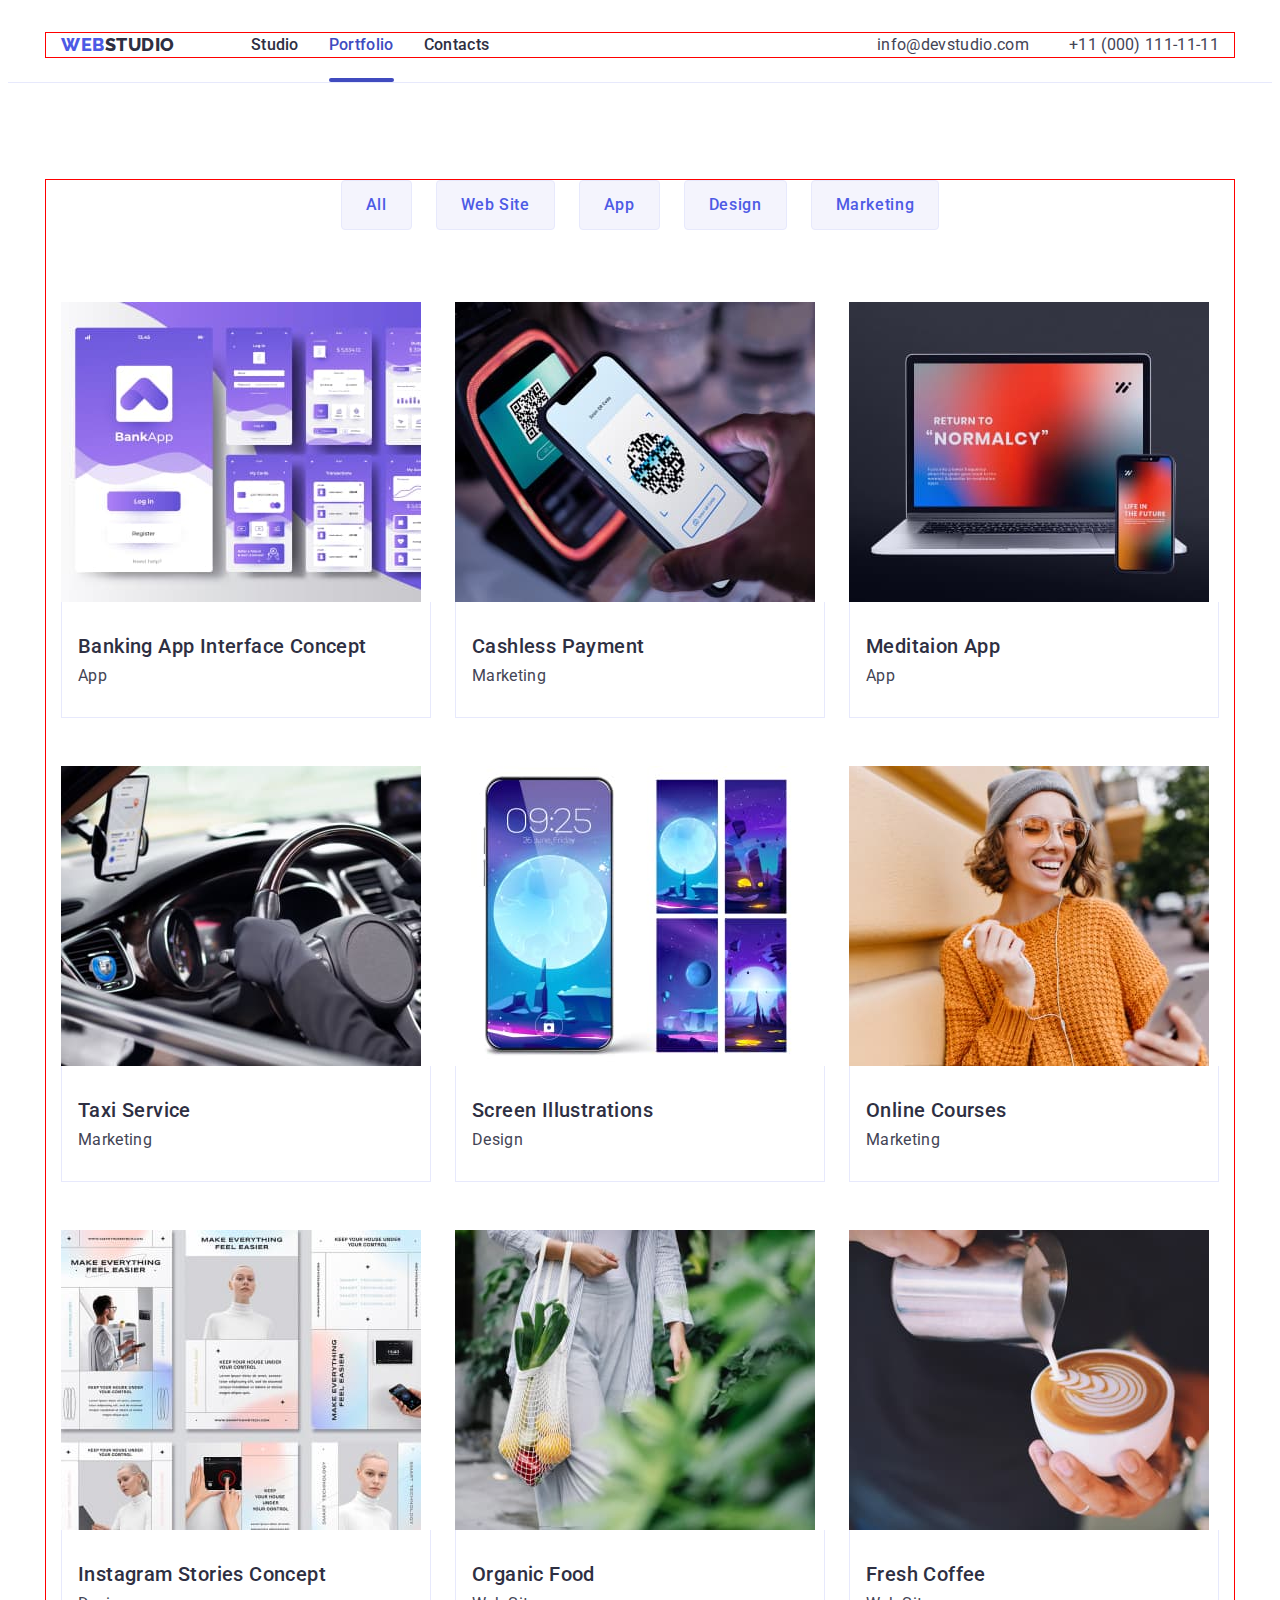
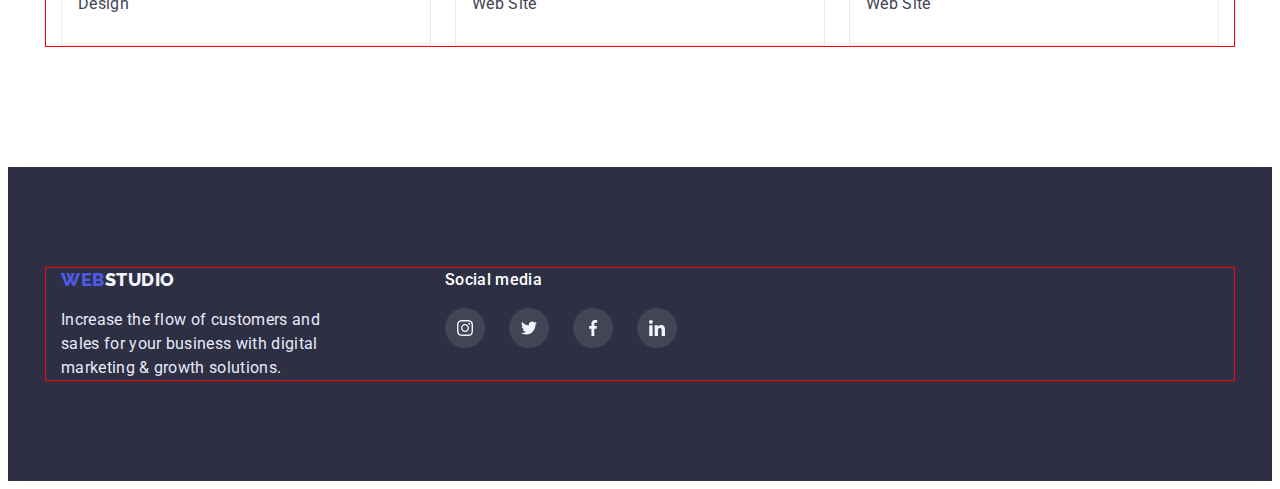
==== portfolio.html @ 47763592 "start-06" ====
<!DOCTYPE html>
<html lang="en">
  <head>
    <meta charset="UTF-8" />
    <meta http-equiv="X-UA-Compatible" content="IE=edge" />
    <meta name="viewport" content="width=device-width, initial-scale=1.0" />
    <title>Portfolio</title>
    <link rel="preconnect" href="https://fonts.googleapis.com" />
    <link rel="preconnect" href="https://fonts.gstatic.com" crossorigin />
    <link
      href="https://fonts.googleapis.com/css2?family=Raleway:wght@800&family=Roboto:wght@400;500;700;900&display=swap"
      rel="stylesheet"
    />
    <link
      rel="stylesheet"
      href="https://cdnjs.cloudflare.com/ajax/libs/modern-normalize/1.1.0/modern-normalize.min.css"
      integrity="sha512-wpPYUAdjBVSE4KJnH1VR1HeZfpl1ub8YT/NKx4PuQ5NmX2tKuGu6U/JRp5y+Y8XG2tV+wKQpNHVUX03MfMFn9Q=="
      crossorigin="anonymous"
      referrerpolicy="no-referrer"
    />
    <link rel="stylesheet" href="./css/styles.css" />
  </head>
  <body>
    <!--HEADER-->
    <header class="page-header">
      <div class="container header-container">
        <nav class="main-navigation">
          <a class="cite-logo link" href=""
            ><span class="logo-color">WEB</span>STUDIO</a
          >
          <ul class="menu list">
            <li class="menu-item">
              <a class="menu-link link" href="./index.html">Studio</a>
            </li>
            <li class="menu-item">
              <a class="menu-link link active" href="./portfolio.html"
                >Portfolio</a
              >
            </li>
            <li class="menu-item">
              <a class="menu-link link" href="">Contacts</a>
            </li>
          </ul>
        </nav>
        <address class="address">
          <ul class="address-menu list">
            <li>
              <a class="address-link link" href="mailto:info@devstudio.com"
                >info@devstudio.com</a
              >
            </li>
            <li>
              <a class="address-link link" href="tel:+110001111111"
                >+11 (000) 111-11-11</a
              >
            </li>
          </ul>
        </address>
      </div>
    </header>
    <main>
      <section class="portfolio">
        <div class="container portfolio-container">
          <ul class="portfolio-btn list">
            <li class="button-link">
              <button class="portfolio-button" type="button">All</button>
            </li>
            <li class="button-link">
              <button class="portfolio-button" type="button">Web Site</button>
            </li>
            <li class="button-link">
              <button class="portfolio-button" type="button">App</button>
            </li>
            <li class="button-link">
              <button class="portfolio-button" type="button">Design</button>
            </li>
            <li class="button-link">
              <button class="portfolio-button" type="button">Marketing</button>
            </li>
          </ul>
          <h3 class="visually-hidden">Our work and opportunities</h3>
          <ul class="portfolio-list list">
            <li class="portfolio-item">
              <div class="portfolio-top-wrap">
                <img
                  src="./images/portfolio-images-row1/banking-app.jpg"
                  alt="banking-app"
                  width="360"
                  height="300"
                />
                <p class="portfolio-top-text">
                  14 Stylish and User-Friendly App Design Concepts · Task
                  Manager App · Calorie Tracker App · Exotic Fruit Ecommerce App
                  · Cloud Storage App
                </p>
              </div>
              <div class="portfolio-content">
                <h3 class="portfolio-title">Banking App Interface Concept</h3>
                <p class="portfolio-description">App</p>
              </div>
            </li>
            <li class="portfolio-item">
              <div class="portfolio-top-wrap">
                <img
                  src="./images/portfolio-images-row1/cashless-payment.jpg"
                  alt="cashless-payment"
                  width="360"
                  height="300"
                />
                <p class="portfolio-top-text">
                  14 Stylish and User-Friendly App Design Concepts · Task
                  Manager App · Calorie Tracker App · Exotic Fruit Ecommerce App
                  · Cloud Storage App
                </p>
              </div>
              <div class="portfolio-content">
                <h3 class="portfolio-title">Cashless Payment</h3>
                <p class="portfolio-description">Marketing</p>
              </div>
            </li>
            <li class="portfolio-item">
              <div class="portfolio-top-wrap">
                <img
                  src="./images/portfolio-images-row1/meditation-app.jpg  "
                  alt="meditation-app"
                  width="360"
                  height="300"
                />
                <p class="portfolio-top-text">
                  14 Stylish and User-Friendly App Design Concepts · Task
                  Manager App · Calorie Tracker App · Exotic Fruit Ecommerce App
                  · Cloud Storage App
                </p>
              </div>
              <div class="portfolio-content">
                <h3 class="portfolio-title">Meditaion App</h3>
                <p class="portfolio-description">App</p>
              </div>
            </li>
            <li class="portfolio-item">
              <div class="portfolio-top-wrap">
                <img
                  src="./images/portfolio-images-row2/taxi-service.jpg"
                  alt="taxi-service"
                  width="360"
                  height="300"
                />
                <p class="portfolio-top-text">
                  14 Stylish and User-Friendly App Design Concepts · Task
                  Manager App · Calorie Tracker App · Exotic Fruit Ecommerce App
                  · Cloud Storage App
                </p>
              </div>
              <div class="portfolio-content">
                <h3 class="portfolio-title">Taxi Service</h3>
                <p class="portfolio-description">Marketing</p>
              </div>
            </li>
            <li class="portfolio-item">
              <div class="portfolio-top-wrap">
                <img
                  src="./images/portfolio-images-row2/screen-illustrations.jpg"
                  alt="screen-illustrations"
                  width="360"
                  height="300"
                />
                <p class="portfolio-top-text">
                  14 Stylish and User-Friendly App Design Concepts · Task
                  Manager App · Calorie Tracker App · Exotic Fruit Ecommerce App
                  · Cloud Storage App
                </p>
              </div>
              <div class="portfolio-content">
                <h3 class="portfolio-title">Screen Illustrations</h3>
                <p class="portfolio-description">Design</p>
              </div>
            </li>
            <li class="portfolio-item">
              <div class="portfolio-top-wrap">
                <img
                  src="./images/portfolio-images-row2/online-courses.jpg"
                  alt="online-courses"
                  width="360"
                  height="300"
                />
                <p class="portfolio-top-text">
                  14 Stylish and User-Friendly App Design Concepts · Task
                  Manager App · Calorie Tracker App · Exotic Fruit Ecommerce App
                  · Cloud Storage App
                </p>
              </div>
              <div class="portfolio-content">
                <h3 class="portfolio-title">Online Courses</h3>
                <p class="portfolio-description">Marketing</p>
              </div>
            </li>
            <li class="portfolio-item">
              <div class="portfolio-top-wrap">
                <img
                  src="./images/portfolio-images-row3/instagram-stories-concept.jpg"
                  alt="instagram-stories-concept"
                  width="360"
                  height="300"
                />
                <p class="portfolio-top-text">
                  14 Stylish and User-Friendly App Design Concepts · Task
                  Manager App · Calorie Tracker App · Exotic Fruit Ecommerce App
                  · Cloud Storage App
                </p>
              </div>
              <div class="portfolio-content">
                <h3 class="portfolio-title">Instagram Stories Concept</h3>
                <p class="portfolio-description">Design</p>
              </div>
            </li>
            <li class="portfolio-item">
              <div class="portfolio-top-wrap">
                <img
                  src="./images/portfolio-images-row3/organic-food.jpg"
                  alt="organic-food"
                  width="360"
                  height="300"
                />
                <p class="portfolio-top-text">
                  14 Stylish and User-Friendly App Design Concepts · Task
                  Manager App · Calorie Tracker App · Exotic Fruit Ecommerce App
                  · Cloud Storage App
                </p>
              </div>
              <div class="portfolio-content">
                <h3 class="portfolio-title">Organic Food</h3>
                <p class="portfolio-description">Web Site</p>
              </div>
            </li>
            <li class="portfolio-item">
              <div class="portfolio-top-wrap">
                <img
                  src="./images/portfolio-images-row3/fresh-coffee.jpg"
                  alt="fresh-coffee"
                  width="360"
                  height="300"
                />
                <p class="portfolio-top-text">
                  14 Stylish and User-Friendly App Design Concepts · Task
                  Manager App · Calorie Tracker App · Exotic Fruit Ecommerce App
                  · Cloud Storage App
                </p>
              </div>
              <div class="portfolio-content">
                <h3 class="portfolio-title">Fresh Coffee</h3>
                <p class="portfolio-description">Web Site</p>
              </div>
            </li>
          </ul>
        </div>
      </section>
    </main>
    <!--FOOTER-->
    <footer class="footer">
      <div class="container footer-flex">
        <div class="footer-container">
          <a class="footer-logo link" href=""
            >WEB<span class="footer-logo-color">STUDIO</span></a
          >
          <p class="footer-description">
            Increase the flow of customers and sales for your business with
            digital marketing & growth solutions.
          </p>
        </div>
        <div class="cocial-container">
          <p class="social-media">Social media</p>
          <ul class="social-media-list list">
            <li class="social-media-item">
              <a href="" class="social-media-link link">
                <svg class="social-media-icon" width="16" height="16">
                  <use href="./images/icons.svg#icon-instagram"></use>
                </svg>
              </a>
            </li>
            <li class="social-media-item">
              <a href="" class="social-media-link link">
                <svg class="social-media-icon" width="16" height="16">
                  <use href="./images/icons.svg#icon-twitter"></use>
                </svg>
              </a>
            </li>
            <li class="social-media-item">
              <a href="" class="social-media-link link">
                <svg class="social-media-icon" width="16" height="16">
                  <use href="./images/icons.svg#icon-facebook"></use>
                </svg>
              </a>
            </li>
            <li class="social-media-item">
              <a href="" class="social-media-link link">
                <svg class="social-media-icon" width="16" height="16">
                  <use href="./images/icons.svg#icon-linkedin"></use>
                </svg>
              </a>
            </li>
          </ul>
        </div>
      </div>
    </footer>
  </body>
</html>
---- css/styles.css ----
body {
  font-family: var(--primary-font);
  background-color: #ffffff;
  font-size: 16px;
}

:root {
  --primary-font: "Roboto", sans-serif;
  --seconday-font: "Raleway", sans-serif;
  --primary-font-color: #434455;
  --secondary-font-color: #2e2f42;
  --tra: color 250ms cubic-bezier(0.4, 0, 0.2, 1);
  --trabg: background-color 250ms cubic-bezier(0.4, 0, 0.2, 1);
}

.container {
  width: 1158px;
  padding-left: 15px;
  padding-right: 15px;
  margin-left: auto;
  margin-right: auto;
  border: 1px solid red;
}

h1,
h2,
h3,
h4,
h5,
h6,
p {
  margin: 0;
}

img {
  display: block;
  max-width: 100%;
  height: auto;
}

ul {
  padding-left: 0;
  margin: 0;
}

.list {
  list-style: none;
}

.link {
  text-decoration: none;
}

.visually-hidden {
  position: absolute;
  white-space: nowrap;
  width: 1px;
  height: 1px;
  overflow: hidden;
  border: 0;
  padding: 0;
  clip: rect(0 0 0 0);
  clip-path: inset(50%);
  margin: -1px;
}

/* ======================= HEADER ====================== */
.cite-logo {
  font-family: var(--seconday-font);
  font-weight: 800;
  font-size: 18px;
  line-height: 1.33;
  display: flex;
  align-items: center;
  letter-spacing: 0.03em;
  color: #2e2f42;
  margin-right: 76px;
}

.menu {
  display: flex;
  gap: 30px;
}

.header-container {
  display: flex;
  align-items: center;
}

.main-navigation {
  display: flex;
  align-items: center;
  margin-right: auto;
}

.page-header {
  padding-top: 24px;
  padding-bottom: 24px;
  border-bottom: 1px solid #e7e9fc;
}

.logo-color {
  color: #4d5ae5;
}

.menu-link {
  font-weight: 500;
  color: #2e2f42;
  letter-spacing: 0.02em;
  padding-top: 24px;
  transition: var(--tra);
}

.active {
  position: relative;
  color: #404bbf;
}

.active::after {
  position: absolute;
  content: "";
  background: #404bbf;
  border-radius: 2px;
  height: 4px;
  width: 100%;
  bottom: -28px;
  left: 0;
}

.address-link {
  font-style: normal;
  color: var(--primary-font-color);
  letter-spacing: 0.02em;
  transition: var(--tra);
}

.menu-link:hover,
.menu-link:focus {
  color: #404bbf;
}

.address-link:hover,
.address-link:focus {
  color: #404bbf;
}

.address-menu {
  display: flex;
  gap: 40px;
}

/* ======================= HERO ====================== */

.hero {
  background: #2e2f42;
  padding-top: 191px;
  padding-bottom: 185px;
  max-width: 1440px;
  margin: 0 auto;
  background-image: url(../images/Dark-bg.png), url(../images/hero-img.jpg);
}

.hero-title {
  font-weight: 700;
  font-size: 56px;
  line-height: 1.07;
  color: #ffffff;
  letter-spacing: 0.02em;
  max-width: 496px;
  display: flex;
  margin: 0 auto;
  margin-bottom: 48px;
  text-align: center;
}

.modal-btn {
  font-weight: 500;
  font-size: inherit;
  line-height: 1.5;
  display: flex;
  align-items: center;
  letter-spacing: 0.04em;
  color: #ffffff;
  cursor: pointer;
  background-color: #4d5ae5;
  font-family: inherit;
  background: #4d5ae5;
  box-shadow: 0px 4px 4px rgba(0, 0, 0, 0.15);
  border-radius: 4px;
  width: 169px;
  height: 56px;
  border: none;
  justify-content: center;
  margin: 0 auto;
  transition: var(--trabg);
}

/* .btn {
  font-weight: 500;
  font-size: inherit;
  line-height: 1.5;
  display: flex;
  align-items: center;
  text-align: center;
  letter-spacing: 0.04em;
  color: #4d5ae5;
  cursor: pointer;
  border: 1px solid #e7e9fc;
  border-radius: 4px;
  font-family: inherit;
  background: #f4f4fd;
  padding: 12px 24px;
  transition: var(--trabg) color 250ms cubic-bezier(0.4, 0, 0.2, 1),
    box-shadow 250ms cubic-bezier(0.4, 0, 0.2, 1);
} */

.btn:hover,
btn:focus {
  background-color: #404bbf;
  color: #ffffff;
}

.modal-btn:hover,
.modal-btn:focus {
  background-color: #404bbf;
  color: #ffffff;
  box-shadow: 0px 4px 4px rgba(0, 0, 0, 0.15);
  border-radius: 4px;
}

/* ======================= BENEFITS ====================== */
.benefits-title {
  font-weight: 500;
  font-size: 20px;
  line-height: 1.2;
  letter-spacing: 0.02em;
  color: var(--secondary-font-color);
  margin: 8px 0px;
}

.benefits {
  padding-top: 120px;
}

.benefits-list {
  display: flex;
  gap: 24px;
}

.benefits-description {
  letter-spacing: 0.01em;
  color: var(--primary-font-color);
  line-height: 24px;
}

.benefits-logo-link {
  width: 264px;
  height: 112px;
  border-radius: 4px;
  background-color: #f4f4fd;
  display: flex;
  align-items: center;
  justify-content: center;
}

/*================== ABOUT ================== */

.about {
  padding-top: 120px;
  padding-bottom: 120px;
}

.about-title {
  font-weight: 700;
  font-size: 36px;
  line-height: 1.11;
  text-transform: capitalize;
  color: var(--secondary-font-color);
  letter-spacing: 0.02em;
  margin-bottom: 72px;
  text-align: center;
}

.about-list {
  display: flex;
  gap: 24px;
}

.about-img {
  width: calc((100% - 48px) / 3);
}

/*================== TEAM ================== */
.team {
  padding-top: 120px;
  padding-bottom: 120px;
  background: #f4f4fd;
}

.team-title {
  font-family: var(--primary-font);
  font-weight: 700;
  font-size: 36px;
  line-height: 1.11;
  text-align: center;
  letter-spacing: 0.02em;
  text-transform: capitalize;
  color: #2e2f42;
  margin-bottom: 72px;
}

.team-name {
  font-weight: 500;
  font-size: 20px;
  line-height: 1.2;
  color: var(--secondary-font-color);
  letter-spacing: 0.02em;
  margin-bottom: 8px;
  text-align: center;
}

.team-description {
  color: var(--primary-font-color);
  letter-spacing: 0.02em;
  text-align: center;
  padding: 8px;
}

.team-list {
  display: flex;
  gap: 24px;
}

.team-item {
  background: #ffffff;
  box-shadow: 0px 1px 6px rgba(46, 47, 66, 0.08),
    0px 1px 1px rgba(46, 47, 66, 0.16), 0px 2px 1px rgba(46, 47, 66, 0.08);
  border-radius: 0px 0px 4px 4px;
  flex-basis: calc((100% - 3 * 24px) / 4);
}

.team-content {
  padding-top: 32px;
  padding-bottom: 32px;
}

.team-soc-list {
  display: flex;
  justify-content: center;
  gap: 24px;
}

.team-soc-item {
  width: 40px;
  height: 40px;
}

.team-soc-link {
  width: 100%;
  height: 100%;
  background-color: #4d5ae5;
  border-radius: 50%;
  margin-bottom: 32px;
  display: flex;
  align-items: center;
  justify-content: center;
  transition: var(--trabg);
}

.team-soc-link:is(:hover, :focus) {
  background: #404bbf;
}

.team-soc-icon {
  fill: #f4f4fd;
}

/* =============== COSTUMERS =============== */

.customers {
  padding-top: 130px;
  padding-bottom: 120px;
}

.customers-title {
  font-family: var(--primary-font);
  font-weight: 700;
  font-size: 36px;
  line-height: 1.11;
  text-align: center;
  letter-spacing: 0.02em;
  text-transform: capitalize;
  color: #2e2f42;
  margin-bottom: 72px;
}

.customers-list {
  display: flex;
  gap: 24px;
}

.customers-item {
  width: 168px;
  height: 88px;
}
.customers-link {
  width: 100%;
  height: 100%;
  border: 1px solid #8e8f99;
  border-radius: 4px;
  display: flex;
  align-items: center;
  justify-content: center;
  transition: border-color 250ms cubic-bezier(0.4, 0, 0.2, 1),
    fill 250ms cubic-bezier(0.4, 0, 0.2, 1);
}

.customers-icon {
  fill: #8e8f99;
  transition: fill 250ms cubic-bezier(0.4, 0, 0.2, 1);
}

.customers-link:is(:hover, :focus) {
  border-color: #404bbf;
  fill: #404bbf;
}

.customers-link:is(:hover, :focus) .customers-icon {
  fill: #404bbf;
}

/*================== FOOTER ================== */
.footer {
  background: #2e2f42;
  padding-top: 100px;
  padding-bottom: 100px;
  margin: 0 auto;
}

.footer-container {
  margin-right: 120px;
}

.footer-description {
  color: #e7e9fc;
  max-width: 264px;
  font-size: 16px;
  line-height: 1.5;
  letter-spacing: 0.02em;
  color: #e7e9fc;
}

.footer-logo {
  font-family: var(--seconday-font);
  font-weight: 800;
  font-size: 18px;
  line-height: 1.33;
  display: flex;
  align-items: center;
  letter-spacing: 0.03em;
  color: #4d5ae5;
  margin-bottom: 16px;
}

.footer-logo-color {
  color: #f4f4fd;
}

.social-media {
  color: #ffffff;
  font-family: var(--primary-font);
  font-weight: 500;
  line-height: 1.5;
  letter-spacing: 0.02em;
  margin-bottom: 16px;
}

.social-media-list {
  display: flex;
  justify-content: flex-start;
  gap: 24px;
}

.social-media-item {
  width: 40px;
  height: 40px;
}

.social-media-link:is(:hover, :focus) {
  background: #31d0aa;
}

.social-media-link {
  width: 100%;
  height: 100%;
  background: rgba(255, 255, 255, 0.1);
  border-radius: 50%;
  margin-bottom: 32px;
  display: flex;
  align-items: center;
  justify-content: center;
  transition: var(--trabg);
}

.social-media-icon {
  fill: #f4f4fd;
}

.footer-flex {
  display: flex;
}

/*================== PORTFOLIO ================== */

.portfolio-content {
  padding: 32px 16px;
  border-left: 1px solid #e7e9fc;
  border-right: 1px solid #e7e9fc;
  border-bottom: 1px solid #e7e9fc;
}

.portfolio-btn {
  margin-bottom: 72px;
  display: flex;
  justify-content: center;
  gap: 24px;
}

.portfolio-title {
  font-weight: 500;
  font-size: 20px;
  line-height: 1.2;
  letter-spacing: 0.02em;
  color: var(--secondary-font-color);
  margin-bottom: 8px;
}

.portfolio {
  padding-top: 96px;
  padding-bottom: 120px;
}

.portfolio-list {
  display: flex;
  flex-wrap: wrap;
  column-gap: 24px;
  row-gap: 48px;
}

.portfolio-item {
  width: calc((100% - 48px) / 3);
  transition: box-shadow 250ms cubic-bezier(0.4, 0, 0.2, 1);
}

.portfolio-item:is(:hover, :focus) {
  box-shadow: 0px 1px 6px rgba(46, 47, 66, 0.08),
    0px 1px 1px rgba(46, 47, 66, 0.16), 0px 2px 1px rgba(46, 47, 66, 0.08);
}

.portfolio-item:hover .portfolio-top-text {
  transform: translateY(0%);
}

.portfolio-description {
  letter-spacing: 0.02em;
  color: var(--primary-font-color);
}

.portfolio-button {
  font-weight: 500;
  font-size: inherit;
  line-height: 1.5;
  display: flex;
  align-items: center;
  text-align: center;
  letter-spacing: 0.04em;
  color: #4d5ae5;
  cursor: pointer;
  border: 1px solid #e7e9fc;
  border-radius: 4px;
  font-family: inherit;
  background: #f4f4fd;
  padding: 12px 24px;
  transition: var(--trabg), border-color 250ms cubic-bezier(0.4, 0, 0.2, 1),
    box-shadow 250ms cubic-bezier(0.4, 0, 0.2, 1),
    color 250ms cubic-bezier(0.4, 0, 0.2, 1);
}

.portfolio-button:is(:hover, :focus) {
  box-shadow: 0px 3px 1px rgba(0, 0, 0, 0.1), 0px 2px 1px rgba(0, 0, 0, 0.08),
    0px 2px 2px rgba(0, 0, 0, 0.12);
  background-color: #404bbf;
  color: #ffffff;
  border-color: #404bbf;
}

.portfolio-top-wrap {
  position: relative;
  overflow: hidden;
}

.portfolio-top-text {
  position: absolute;
  top: 0;
  width: 100%;
  height: 100%;
  font-family: var(--primary-font);
  background: #4d5ae5;
  font-size: 16px;
  line-height: 1.5;
  letter-spacing: 0.02em;
  color: #f4f4fd;
  padding-left: 32px;
  padding-right: 32px;
  padding-top: 40px;
  transform: translateY(100%);
  transition: transform 250ms cubic-bezier(0.4, 0, 0.2, 1);
}

/* ============== MODAL ============== */

.backdrop {
  position: fixed;
  width: 100%;
  height: 100%;
  background: rgba(46, 47, 66, 0.4);
  top: 0;
  transition: opacity 250ms cubic-bezier(0.4, 0, 0.2, 1),
    visibility 250ms cubic-bezier(0.4, 0, 0.2, 1);
}
.modal {
  position: absolute;
  width: 408px;
  min-height: 576px;
  background: #fcfcfc;
  box-shadow: 0px 1px 1px rgba(0, 0, 0, 0.14), 0px 1px 3px rgba(0, 0, 0, 0.12),
    0px 2px 1px rgba(0, 0, 0, 0.2);
  border-radius: 4px;
  top: 50%;
  left: 50%;
  transform: translate(-50%, -50%) rotate(0deg);
  padding: 15px;
  transition: transform 500ms cubic-bezier(0.4, 0, 0.2, 1);
}

.backdrop.is-hidden .modal {
  transform: translate(-180%, -260%) rotate(-180deg);
}

.modal-close-button {
  position: absolute;
  width: 24px;
  height: 24px;
  right: 20px;
  top: 20px;
  border-radius: 50%;
  background: #e7e9fc;
  border: 1px solid rgba(0, 0, 0, 0.1);
  cursor: pointer;
  transition: box-shadow 250ms cubic-bezier(0.4, 0, 0.2, 1),
    background-color 250ms cubic-bezier(0.4, 0, 0.2, 1);
}

.modal-icon-x {
  fill: #000000;
  background-color: #ffffff;
  display: block;
  margin: 0 auto;
  transition: background-color 250ms cubic-bezier(0.4, 0, 0.2, 1),
    fill 250ms cubic-bezier(0.4, 0, 0.2, 1);
}

.is-hidden {
  opacity: 0;
  visibility: hidden;
  pointer-events: none;
}

.modal-close-button:is(:hover, :focus) {
  box-shadow: 0px 3px 1px rgba(0, 0, 0, 0.1), 0px 2px 1px rgba(0, 0, 0, 0.08),
    0px 2px 2px rgba(0, 0, 0, 0.12);
  background-color: #404bbf;
}

.modal-close-button:is(:hover, :focus) .modal-icon-x {
  background-color: #404bbf;
  fill: #ffffff;
}
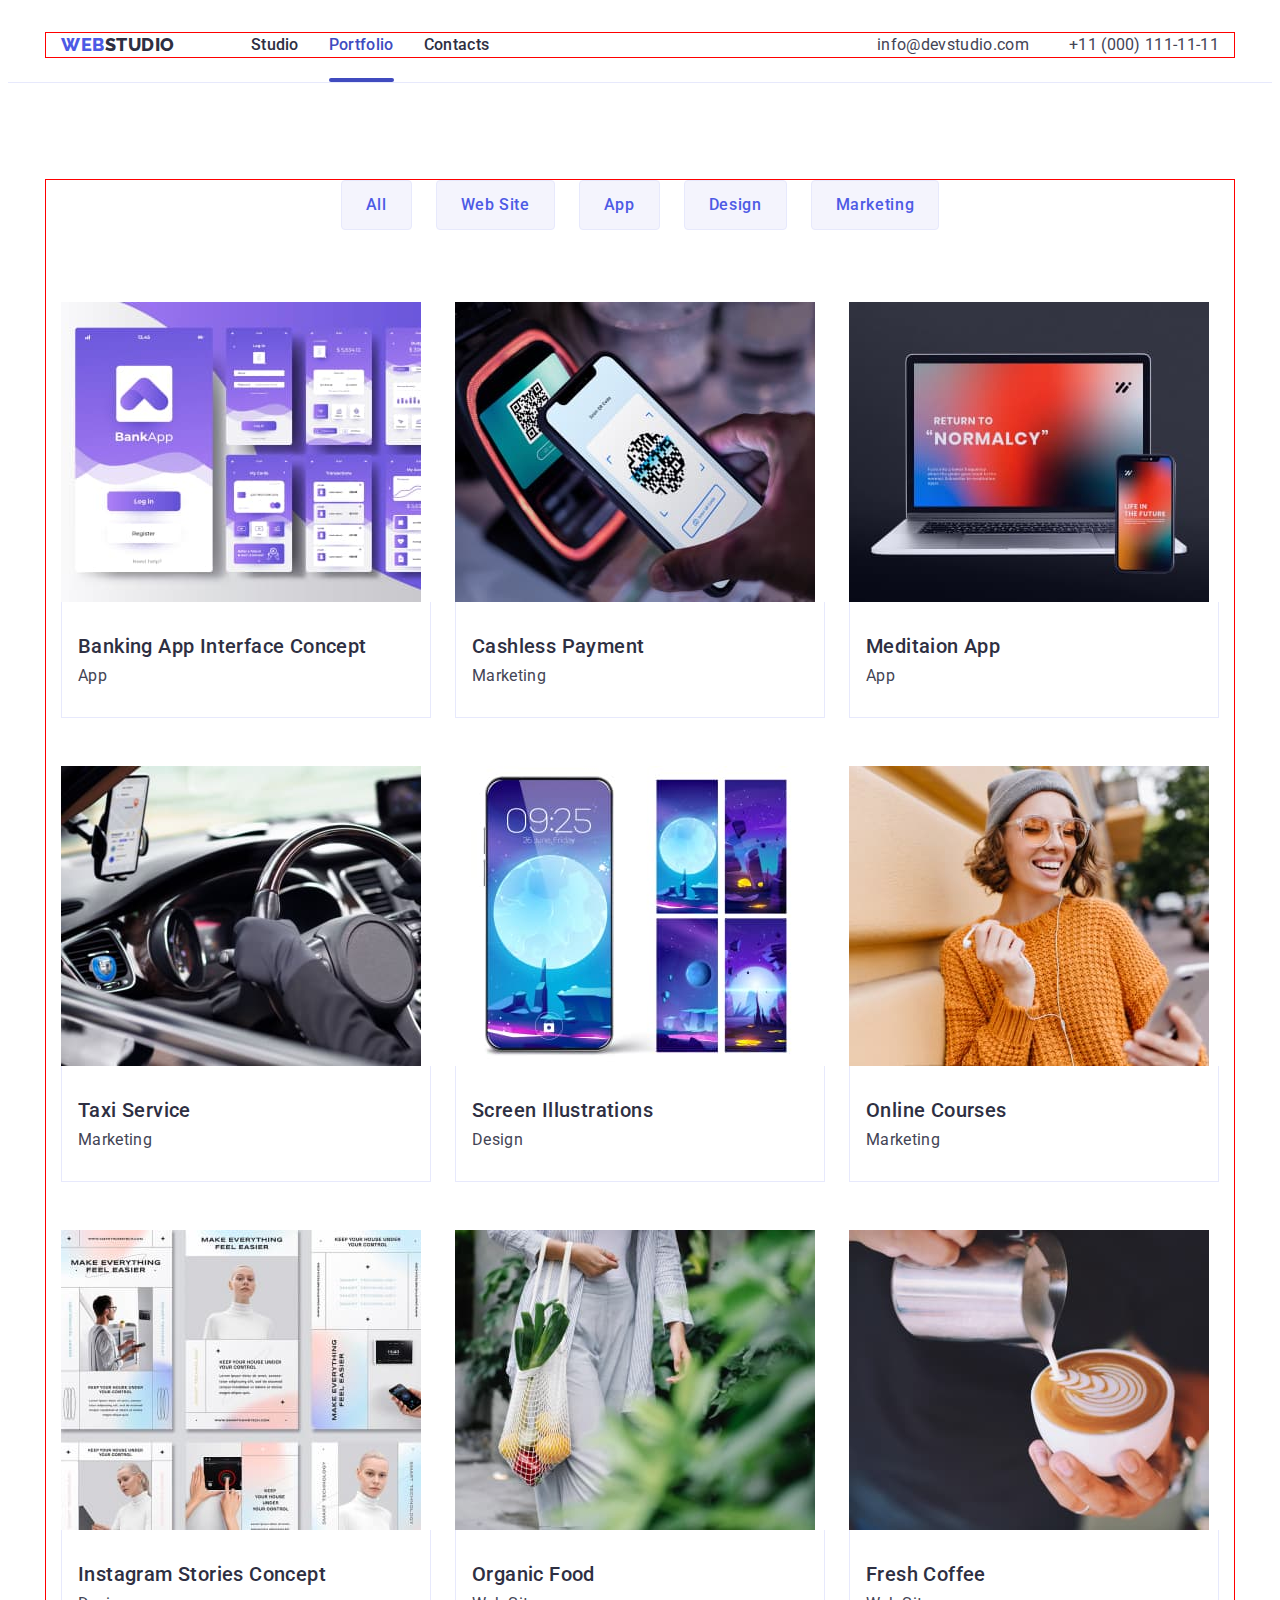
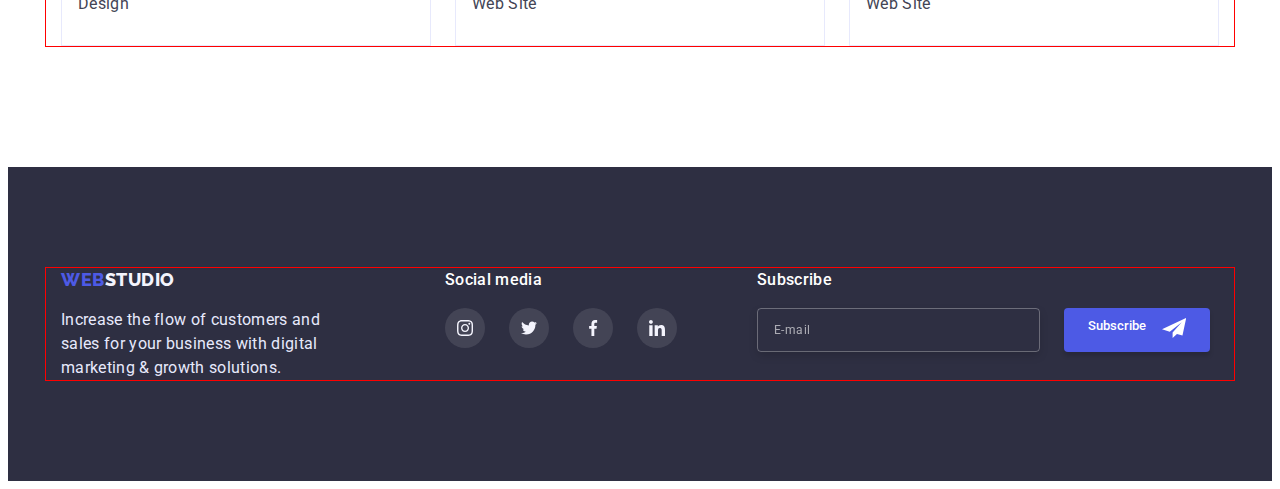
==== commit 267bbfb7: "do-not-work-focus" ====
--- a/portfolio.html
+++ b/portfolio.html
@@ -300,6 +300,25 @@
             </li>
           </ul>
         </div>
+        <div class="subscribe-container">
+          <p class="subscribe">Subscribe</p>
+          <form class="Subscribe">
+            <div class="email-input">
+              <input
+                class="subscribe-input"
+                type="email"
+                name="email"
+                placeholder="E-mail"
+              />
+              <button class="subscribe-btn" type="submit">
+                Subscribe
+                <svg class="icon-send" width="24" height="24">
+                  <use href="./images/icons.svg#icon-send"></use>
+                </svg>
+              </button>
+            </div>
+          </form>
+        </div>
       </div>
     </footer>
   </body>
--- a/css/styles.css
+++ b/css/styles.css
@@ -639,7 +639,7 @@
   top: 50%;
   left: 50%;
   transform: translate(-50%, -50%) rotate(0deg);
-  padding: 15px;
+  padding: 24px;
   transition: transform 500ms cubic-bezier(0.4, 0, 0.2, 1);
 }
 
@@ -648,17 +648,23 @@
 }
 
 .modal-close-button {
-  position: absolute;
+  display: block;
+  margin-left: auto;
   width: 24px;
   height: 24px;
-  right: 20px;
-  top: 20px;
   border-radius: 50%;
   background: #e7e9fc;
   border: 1px solid rgba(0, 0, 0, 0.1);
   cursor: pointer;
   transition: box-shadow 250ms cubic-bezier(0.4, 0, 0.2, 1),
     background-color 250ms cubic-bezier(0.4, 0, 0.2, 1);
+  margin-bottom: 24px;
+}
+
+.modal-close-button:is(:hover, :focus) {
+  box-shadow: 0px 3px 1px rgba(0, 0, 0, 0.1), 0px 2px 1px rgba(0, 0, 0, 0.08),
+    0px 2px 2px rgba(0, 0, 0, 0.12);
+  background-color: #404bbf;
 }
 
 .modal-icon-x {
@@ -670,19 +676,158 @@
     fill 250ms cubic-bezier(0.4, 0, 0.2, 1);
 }
 
+.modal-close-button:is(:hover, :focus) .modal-icon-x {
+  background-color: #404bbf;
+  fill: #ffffff;
+}
+
 .is-hidden {
   opacity: 0;
   visibility: hidden;
   pointer-events: none;
 }
 
-.modal-close-button:is(:hover, :focus) {
-  box-shadow: 0px 3px 1px rgba(0, 0, 0, 0.1), 0px 2px 1px rgba(0, 0, 0, 0.08),
-    0px 2px 2px rgba(0, 0, 0, 0.12);
+.modal-text {
+  font-family: var(--primary-font);
+  font-weight: 500;
+  font-size: 16px;
+  line-height: calc(24 / 16);
+  text-align: center;
+  letter-spacing: 0.02em;
+  color: #2e2f42;
+  margin-bottom: 16px;
+}
+
+.modal-form {
+}
+
+.modal-input {
+  width: 100%;
+  margin-bottom: 8px;
+  height: 40px;
+  border: 1px solid rgba(33, 33, 33, 0.2);
+  border-radius: 4px;
+  padding-left: 38px;
+  font-size: 12px;
+  line-height: 1.33;
+  letter-spacing: 0.04em;
+  transition: border 250ms cubic-bezier(0.4, 0, 0.2, 1);
+  outline: none;
+}
+
+.modal-input:is(:hover, :focus) {
+  border: 1px solid #4d5ae5;
+}
+
+.input-svg:is(:hover, :focus) .modal-icon {
+  fill: #4d5ae5;
+}
+
+.modal-icon:is(:hover, :focus) .modal-input {
+  border: 1px solid #4d5ae5;
+} 
+
+.modal-input-text span {
+  display: block;
+  font-size: 12px;
+  line-height: 1.33;
+  letter-spacing: 0.04em;
+  color: #8e8f99;
+  margin-bottom: 4px;
+}
+
+.input-svg {
+  position: relative;
+}
+
+.modal-icon {
+  fill: #000000;
+  position: absolute;
+  top: 13px;
+  left: 19px;
+  display: block;
+  margin: 0 auto;
+  transition: fill 250ms cubic-bezier(0.4, 0, 0.2, 1);
+}
+
+.textarea {
+  padding: 8px 16px;
+  font-size: 12px;
+  width: 100%;
+  border: 1px solid rgba(33, 33, 33, 0.2);
+  border-radius: 4px;
+  margin-bottom: 8px;
+  resize: none;
+  transition: border 250ms cubic-bezier(0.4, 0, 0.2, 1);
+}
+
+.textarea:is(:hover, :focus) {
+  border: 1px solid #4d5ae5;
+}
+
+/* =============== SUBSCRIBE ============== */
+
+.subscribe-container {
+  margin-left: 80px;
+  width: 453px;
+  height: 80px;
+}
+.subscribe {
+  color: #ffffff;
+  font-family: var(--primary-font);
+  font-weight: 500;
+  line-height: 1.5;
+  letter-spacing: 0.02em;
+  margin-bottom: 16px;
+}
+
+.subscribe-btn {
+  font-family: var(--primary-font);
+  font-weight: 500;
+  line-height: 1.5;
+  display: flex;
+  padding: 8px 24px;
+  gap: 16px;
+  background: #4d5ae5;
+  color: #ffffff;
+  border-radius: 4px;
+  border: #4d5ae5;
+  margin-left: 24px;
+  box-shadow: 0px 4px 4px rgba(0, 0, 0, 0.15);
+  cursor: pointer;
+  transition: fill 250ms cubic-bezier(0.4, 0, 0.2, 1),
+    background-color 250ms cubic-bezier(0.4, 0, 0.2, 1),
+    box-shadow 250ms cubic-bezier(0.4, 0, 0.2, 1);
+}
+
+.subscribe-btn:hover,
+.subscribe-btn:focus {
   background-color: #404bbf;
-}
-
-.modal-close-button:is(:hover, :focus) .modal-icon-x {
-  background-color: #404bbf;
+  color: #ffffff;
+  box-shadow: 0px 4px 4px rgb(0 0 0 / 15%);
+}
+
+.email-input {
+  display: flex;
+}
+
+.subscribe-input {
+  font-family: var(--primary-font);
+  font-size: 12px;
+  line-height: 2;
+  letter-spacing: 0.04em;
+  width: 264px;
+  height: 40px;
+  border: 1px solid rgba(255, 255, 255, 0.3);
+  filter: drop-shadow(0px 4px 4px rgba(0, 0, 0, 0.15));
+  border-radius: 4px;
+  background-color: transparent;
+  padding-left: 16px;
+  color: #ffffff;
+  box-shadow: 0px 0px 0px 50px #2e2f42 inset;
+  -webkit-text-fill-color: rgba(255, 255, 255, 0.6);
+}
+
+.icon-send {
   fill: #ffffff;
 }
